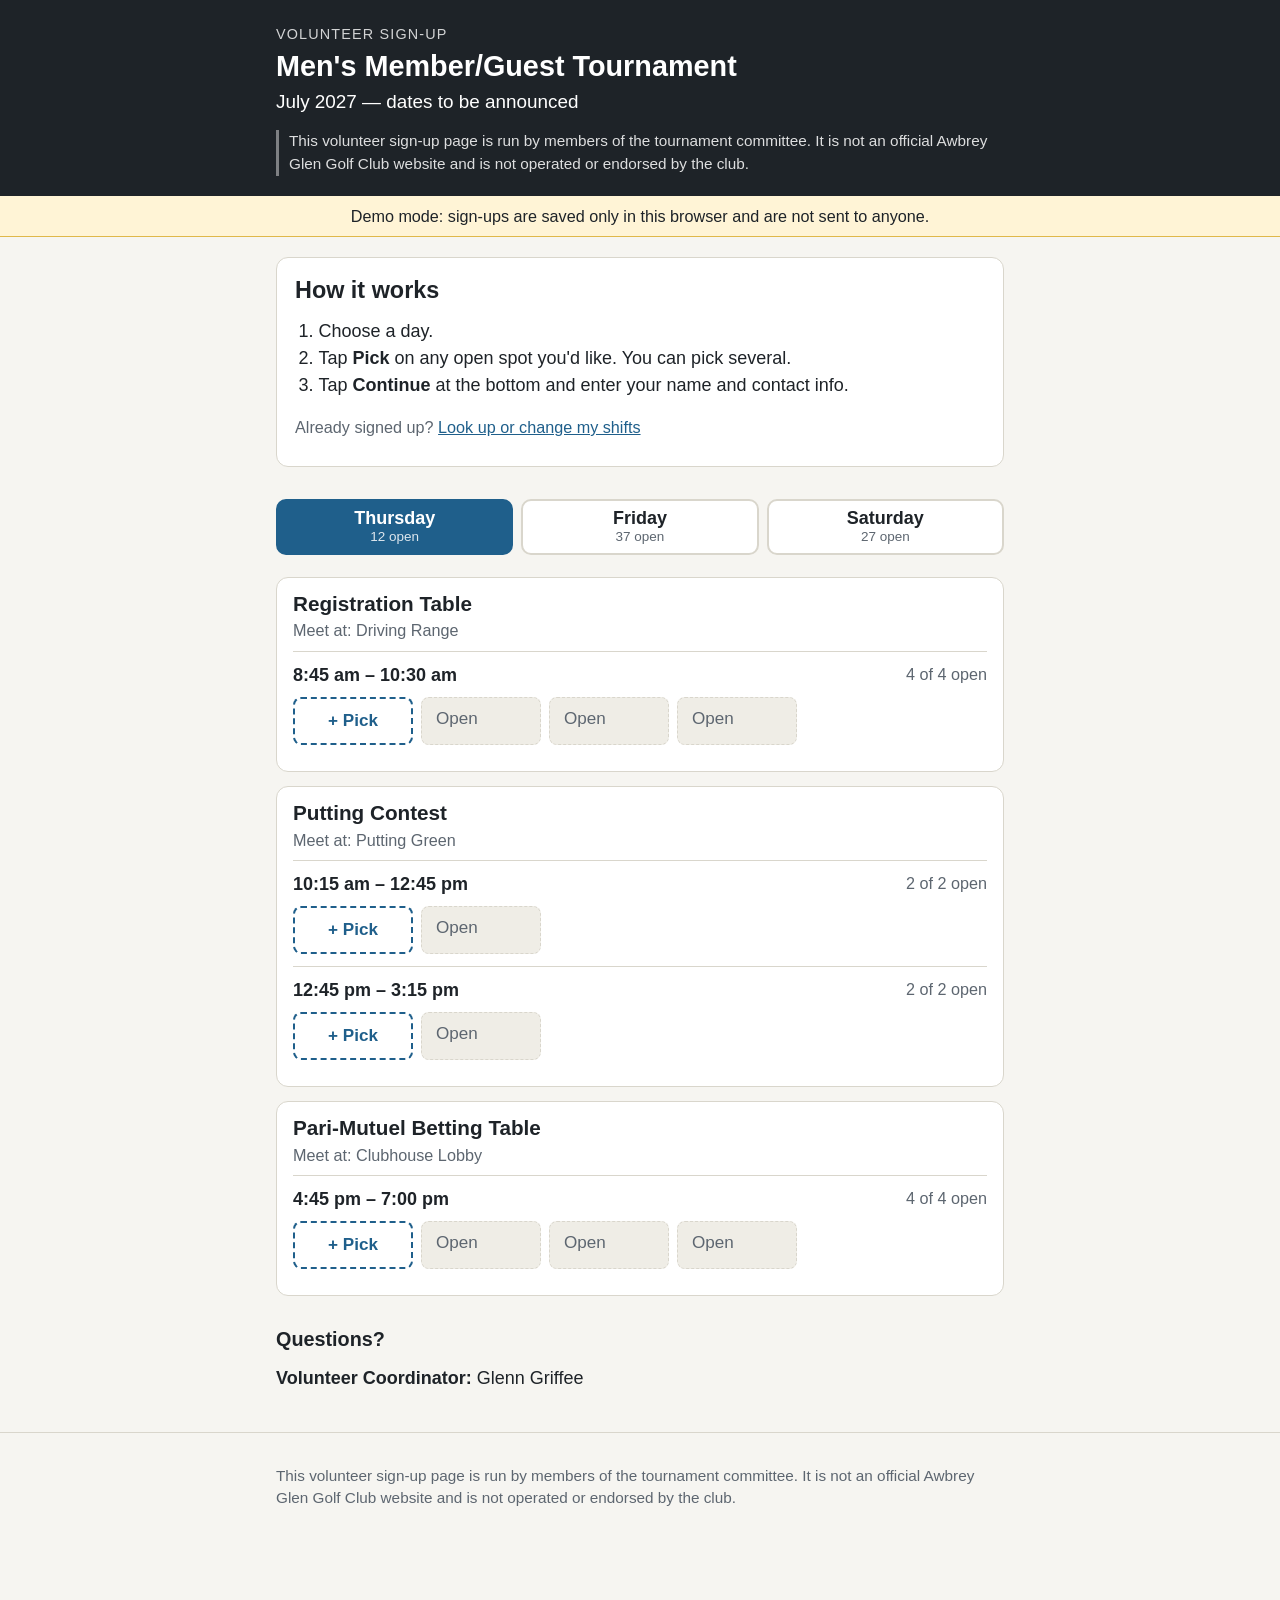
==== index.html @ 5cd362b6 "Volunteer sign-up site for the Member/Guest tournament Phone-friendly shift sign-up page for GitHub " ====
<!doctype html>
<html lang="en">
<head>
  <meta charset="utf-8">
  <meta name="viewport" content="width=device-width, initial-scale=1">
  <title>Member/Guest Volunteer Sign-Up</title>
  <meta name="robots" content="noindex">
  <link rel="stylesheet" href="styles.css">
</head>
<body>
  <header class="site-header">
    <div class="wrap">
      <p class="eyebrow" id="event-subtitle">Volunteer Sign-Up</p>
      <h1 id="event-title">Men's Member/Guest Tournament</h1>
      <p class="dates" id="event-dates"></p>
      <p class="disclaimer" data-disclaimer></p>
    </div>
  </header>

  <div id="demo-banner" class="demo-banner" hidden>
    Demo mode: sign-ups are saved only in this browser and are not sent to anyone.
  </div>

  <main class="wrap" id="main">
    <!-- Browse and pick shifts -->
    <section id="view-browse">
      <div class="how">
        <h2>How it works</h2>
        <ol>
          <li>Choose a day.</li>
          <li>Tap <strong>Pick</strong> on any open spot you'd like. You can pick several.</li>
          <li>Tap <strong>Continue</strong> at the bottom and enter your name and contact info.</li>
        </ol>
        <p class="small">Already signed up? <button type="button" class="link" id="btn-find">Look up or change my shifts</button></p>
      </div>

      <nav class="day-tabs" role="tablist" id="day-tabs"></nav>
      <div id="roles" aria-live="polite"><p class="loading">Loading shifts…</p></div>
    </section>

    <!-- Contact form -->
    <section id="view-form" hidden>
      <button type="button" class="link back" data-go="browse">← Back to shifts</button>
      <h2>Your shifts</h2>
      <ul class="picked-list" id="picked-list"></ul>
      <div id="overlap-warning" class="warning" hidden></div>

      <form id="signup-form" novalidate>
        <h2>Your information</h2>
        <div class="row">
          <label>First name
            <input name="firstName" autocomplete="given-name" required maxlength="40">
          </label>
          <label>Last name
            <input name="lastName" autocomplete="family-name" required maxlength="40">
          </label>
        </div>
        <label>Email
          <input name="email" type="email" autocomplete="email" required maxlength="100">
        </label>
        <label>Cell phone
          <input name="phone" type="tel" autocomplete="tel" required maxlength="20">
        </label>
        <p class="small">Only the volunteer coordinators see your email and phone. Other volunteers see your first name and last initial.</p>

        <label class="agree">
          <input type="checkbox" name="agreed" required>
          <span id="agreement-text"></span>
        </label>

        <p class="error" id="form-error" role="alert" hidden></p>
        <button type="submit" class="btn primary big" id="btn-submit">Sign me up</button>
      </form>
    </section>

    <!-- Confirmation -->
    <section id="view-done" hidden>
      <div class="done-box">
        <h2 id="done-title">You're signed up — thank you!</h2>
        <ul class="picked-list" id="done-list"></ul>
        <div id="done-full" class="warning" hidden></div>
        <p>Need to make a change later? Save this link (we've also emailed it to you):</p>
        <p class="manage-link"><a id="done-link" href="#"></a></p>
        <button type="button" class="btn" id="btn-copy">Copy link</button>
      </div>
      <button type="button" class="btn big" data-go="browse">Back to all shifts</button>
    </section>

    <!-- Manage my shifts -->
    <section id="view-manage" hidden>
      <button type="button" class="link back" data-go="browse">← Back to shifts</button>
      <h2 id="manage-title">My shifts</h2>
      <ul class="picked-list" id="manage-list"></ul>
      <p class="small">To add more shifts, go back and pick them, using the same email address.</p>
    </section>

    <!-- Find my link -->
    <section id="view-find" hidden>
      <button type="button" class="link back" data-go="browse">← Back to shifts</button>
      <h2>Look up my shifts</h2>
      <p>Enter the email you signed up with. We'll email you a link to see or change your shifts.</p>
      <form id="find-form" novalidate>
        <label>Email
          <input name="email" type="email" autocomplete="email" required>
        </label>
        <p class="error" id="find-error" role="alert" hidden></p>
        <button type="submit" class="btn primary big">Email me my link</button>
      </form>
      <p class="success" id="find-done" hidden></p>
    </section>

    <section class="contacts" id="contacts"></section>
  </main>

  <div class="cart" id="cart" hidden>
    <div class="wrap cart-inner">
      <span id="cart-count"></span>
      <button type="button" class="btn primary" id="btn-continue">Continue →</button>
    </div>
  </div>

  <footer class="site-footer">
    <div class="wrap">
      <p data-disclaimer></p>
    </div>
  </footer>

  <script src="config.js"></script>
  <script src="app.js"></script>
</body>
</html>
---- styles.css ----
:root {
  --bg: #f6f5f1;
  --card: #ffffff;
  --text: #1e2328;
  --muted: #5d6670;
  --line: #d9d6cc;
  --accent: #1f5f8b;
  --accent-text: #ffffff;
  --picked: #e3eef7;
  --taken: #efede6;
  --warn-bg: #fff4d6;
  --warn-line: #e0b84a;
  --error: #b3261e;
  --success: #2e6b3a;
}

* { box-sizing: border-box; }

html { font-size: 18px; }

body {
  margin: 0;
  font-family: -apple-system, BlinkMacSystemFont, "Segoe UI", Roboto, Helvetica, Arial, sans-serif;
  line-height: 1.5;
  color: var(--text);
  background: var(--bg);
  padding-bottom: 96px;
}

.wrap { max-width: 760px; margin: 0 auto; padding: 0 16px; }

h1, h2, h3 { line-height: 1.2; }
h2 { font-size: 1.3rem; margin: 1.5rem 0 0.75rem; }

.small { font-size: 0.9rem; color: var(--muted); }

/* Header / footer */
.site-header { background: var(--text); color: #fff; padding: 24px 0 20px; }
.site-header h1 { margin: 0.2rem 0; font-size: 1.6rem; }
.eyebrow { margin: 0; text-transform: uppercase; letter-spacing: 0.08em; font-size: 0.8rem; opacity: 0.8; }
.dates { margin: 0.25rem 0 0.75rem; font-size: 1.05rem; }
.site-header .disclaimer {
  margin: 0; font-size: 0.85rem; opacity: 0.85;
  border-left: 3px solid rgba(255,255,255,0.5); padding-left: 10px;
}
.site-footer { border-top: 1px solid var(--line); margin-top: 40px; padding: 16px 0; font-size: 0.85rem; color: var(--muted); }

.demo-banner { background: var(--warn-bg); border-bottom: 1px solid var(--warn-line); padding: 8px 16px; text-align: center; font-size: 0.9rem; }

.how { background: var(--card); border: 1px solid var(--line); border-radius: 12px; padding: 4px 18px 10px; margin-top: 20px; }
.how h2 { margin-top: 14px; }
.how ol { padding-left: 1.3rem; margin: 0 0 0.5rem; }

/* Day tabs */
.day-tabs { display: flex; gap: 8px; margin: 24px 0 8px; position: sticky; top: 0; background: var(--bg); padding: 8px 0; z-index: 5; }
.day-tab {
  flex: 1; min-height: 56px; border: 2px solid var(--line); border-radius: 10px;
  background: var(--card); color: var(--text); font: inherit; font-weight: 600; cursor: pointer;
  display: flex; flex-direction: column; align-items: center; justify-content: center; line-height: 1.2;
}
.day-tab small { font-weight: 400; color: var(--muted); font-size: 0.75rem; }
.day-tab[aria-selected="true"] { border-color: var(--accent); background: var(--accent); color: var(--accent-text); }
.day-tab[aria-selected="true"] small { color: var(--accent-text); opacity: 0.85; }

/* Role cards */
.role { background: var(--card); border: 1px solid var(--line); border-radius: 12px; padding: 14px 16px; margin: 14px 0; }
.role h3 { margin: 0; font-size: 1.15rem; }
.role .where { margin: 2px 0 8px; color: var(--muted); font-size: 0.9rem; }
.shift { border-top: 1px solid var(--line); padding: 10px 0 4px; }
.shift-time { font-weight: 600; display: flex; justify-content: space-between; gap: 8px; flex-wrap: wrap; }
.shift-time .open-count { font-weight: 400; color: var(--muted); font-size: 0.9rem; }
.seats { display: flex; flex-wrap: wrap; gap: 8px; margin: 8px 0; }
.seat {
  min-height: 48px; min-width: 120px; padding: 8px 14px; border-radius: 8px; font: inherit; font-size: 0.95rem;
  border: 2px dashed var(--accent); background: var(--card); color: var(--accent); cursor: pointer; font-weight: 600;
}
.seat.taken { border: 1px solid var(--line); background: var(--taken); color: var(--muted); cursor: default; font-weight: 400; }
.seat.picked { border-style: solid; background: var(--picked); }
.seat.mine { border: 2px solid var(--success); color: var(--success); background: var(--card); cursor: default; }

/* Buttons and forms */
.btn {
  min-height: 48px; padding: 10px 20px; border-radius: 10px; border: 2px solid var(--accent);
  background: var(--card); color: var(--accent); font: inherit; font-weight: 600; cursor: pointer;
}
.btn.primary { background: var(--accent); color: var(--accent-text); }
.btn.big { width: 100%; min-height: 56px; font-size: 1.05rem; margin-top: 16px; }
.btn:disabled { opacity: 0.6; cursor: wait; }
.btn.danger { border-color: var(--error); color: var(--error); min-height: 44px; padding: 6px 14px; }
.link { background: none; border: none; padding: 0; color: var(--accent); font: inherit; text-decoration: underline; cursor: pointer; }
.back { margin-top: 18px; min-height: 44px; }

label { display: block; font-weight: 600; margin: 12px 0; }
input[type="text"], input:not([type]), input[type="email"], input[type="tel"] {
  display: block; width: 100%; margin-top: 4px; padding: 12px; font: inherit; font-weight: 400;
  border: 1px solid #a9a597; border-radius: 8px; background: #fff; color: var(--text);
}
.row { display: grid; grid-template-columns: 1fr 1fr; gap: 12px; }
.row label { margin: 0; }
@media (max-width: 480px) { .row { grid-template-columns: 1fr; gap: 0; } .row label { margin: 12px 0; } }

.agree {
  display: flex; gap: 12px; align-items: flex-start; font-weight: 400;
  background: var(--card); border: 2px solid var(--line); border-radius: 10px; padding: 14px; margin-top: 20px;
}
.agree input { width: 26px; height: 26px; flex: none; margin: 2px 0 0; }

.picked-list { list-style: none; padding: 0; margin: 0; }
.picked-list li {
  background: var(--card); border: 1px solid var(--line); border-radius: 10px; padding: 10px 14px; margin: 8px 0;
  display: flex; justify-content: space-between; align-items: center; gap: 12px;
}
.picked-list .what { display: block; font-weight: 600; }
.picked-list .when { display: block; color: var(--muted); font-size: 0.9rem; }

.warning { background: var(--warn-bg); border: 1px solid var(--warn-line); border-radius: 10px; padding: 10px 14px; margin: 12px 0; }
.error { color: var(--error); font-weight: 600; }
.success { color: var(--success); font-weight: 600; }
.loading { color: var(--muted); }

.done-box { background: var(--card); border: 1px solid var(--line); border-radius: 12px; padding: 4px 18px 18px; margin-top: 20px; }
.manage-link { word-break: break-all; }

.contacts { margin-top: 32px; }
.contacts h2 { font-size: 1.1rem; }
.contacts p { margin: 4px 0; }

/* Sticky "cart" bar */
.cart { position: fixed; left: 0; right: 0; bottom: 0; background: var(--card); border-top: 2px solid var(--accent); padding: 12px 0; box-shadow: 0 -4px 12px rgba(0,0,0,0.08); z-index: 10; }
.cart-inner { display: flex; justify-content: space-between; align-items: center; gap: 12px; font-weight: 600; }

@media (prefers-color-scheme: dark) {
  :root {
    --bg: #15181b; --card: #1f2327; --text: #e9e7e1; --muted: #a3aab2; --line: #363b41;
    --accent: #6fb0e0; --accent-text: #0f1418; --picked: #1d3446; --taken: #2a2e33;
    --warn-bg: #3a3218; --warn-line: #8a7230; --error: #f2857d; --success: #7cc58a;
  }
  .site-header { background: #0c0e10; }
  input[type="text"], input:not([type]), input[type="email"], input[type="tel"] { background: #15181b; border-color: #4a5058; }
}

@media print {
  .day-tabs, .cart, .how, .demo-banner { display: none; }
}
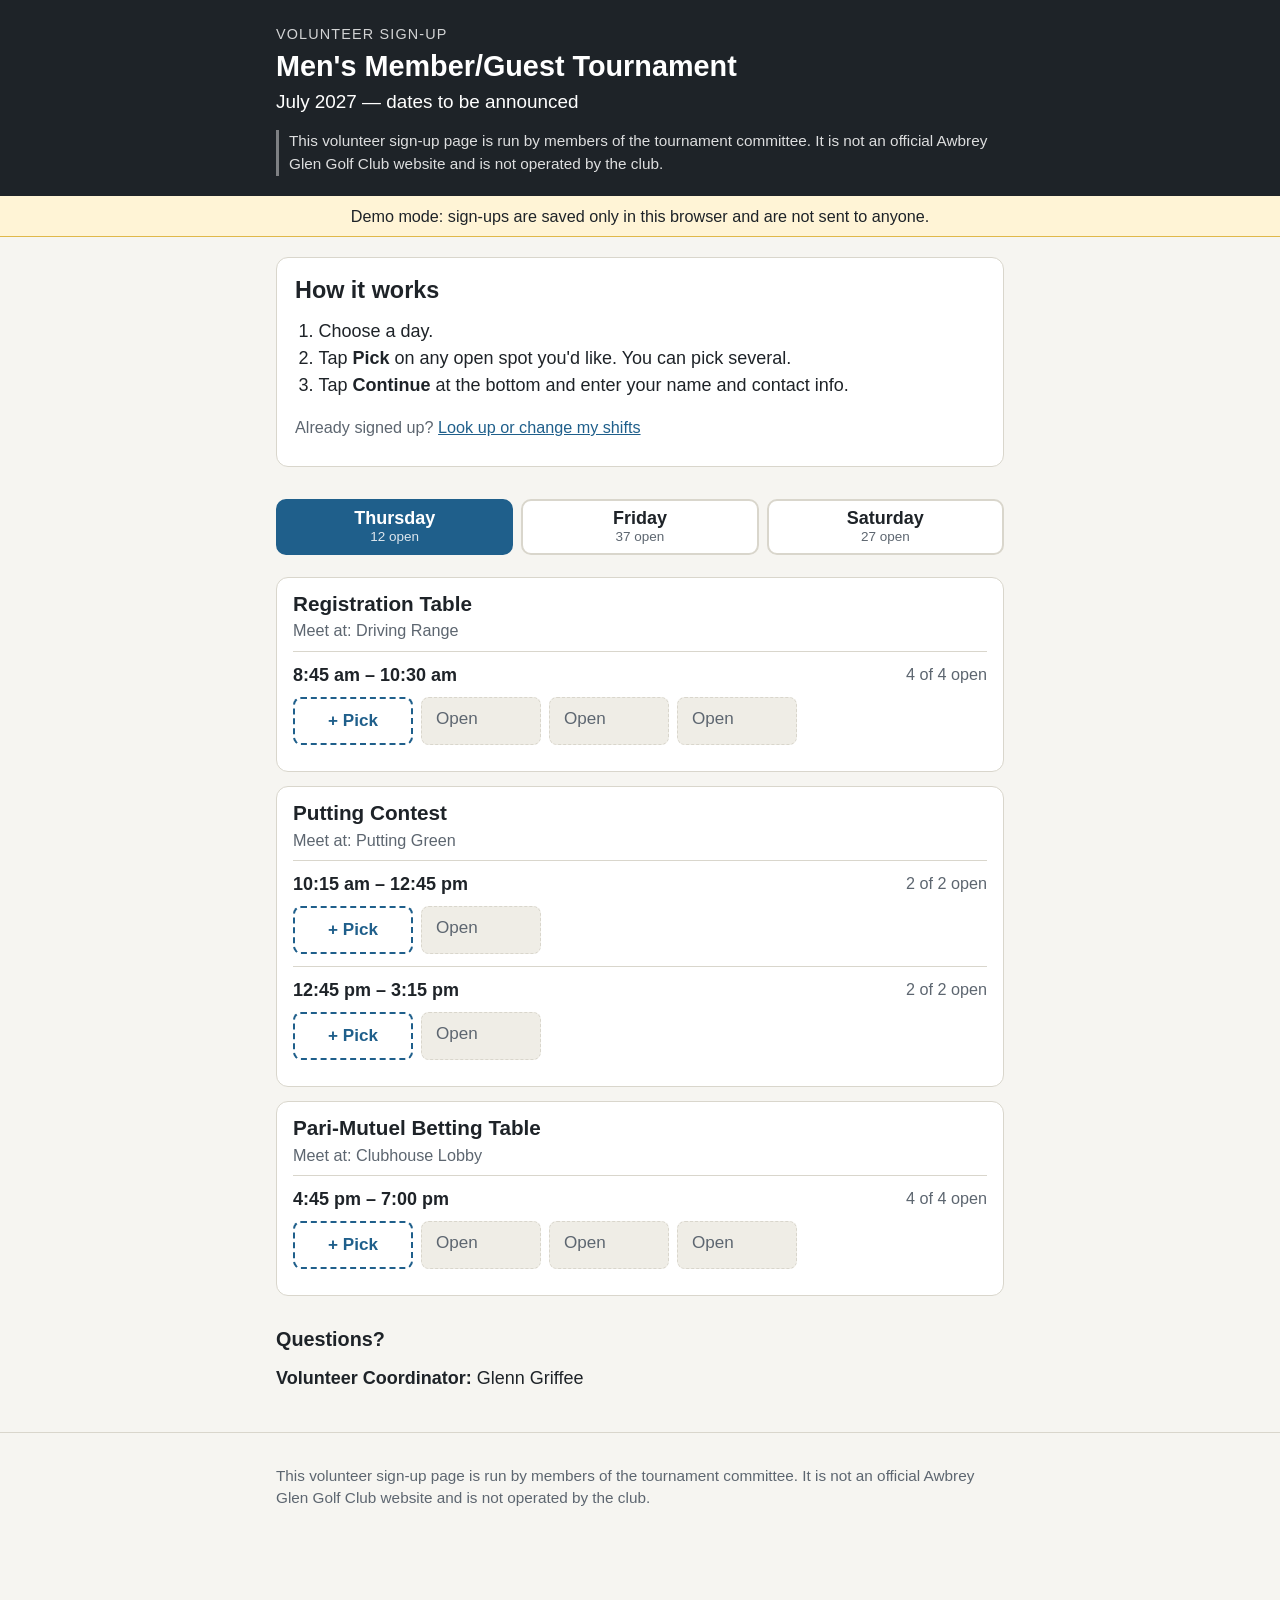
==== commit 995236f2: "Look up shifts by email or phone Co-Authored-By: Claude Opus 5.5 <noreply@anthropic.com>" ====
--- a/index.html
+++ b/index.html
@@ -79,7 +79,7 @@
         <h2 id="done-title">You're signed up — thank you!</h2>
         <ul class="picked-list" id="done-list"></ul>
         <div id="done-full" class="warning" hidden></div>
-        <p>Need to make a change later? Save this link (we've also emailed it to you):</p>
+        <p>Need to make a change later? Bookmark or save this link. You can also use "Look up or change my shifts" on the main page with your email or phone number.</p>
         <p class="manage-link"><a id="done-link" href="#"></a></p>
         <button type="button" class="btn" id="btn-copy">Copy link</button>
       </div>
@@ -98,15 +98,14 @@
     <section id="view-find" hidden>
       <button type="button" class="link back" data-go="browse">← Back to shifts</button>
       <h2>Look up my shifts</h2>
-      <p>Enter the email you signed up with. We'll email you a link to see or change your shifts.</p>
+      <p>Enter the email <strong>or</strong> the cell phone number you signed up with.</p>
       <form id="find-form" novalidate>
-        <label>Email
-          <input name="email" type="email" autocomplete="email" required>
+        <label>Email or cell phone
+          <input name="contact" autocomplete="email" autocapitalize="off" autocorrect="off" spellcheck="false" required>
         </label>
         <p class="error" id="find-error" role="alert" hidden></p>
-        <button type="submit" class="btn primary big">Email me my link</button>
+        <button type="submit" class="btn primary big">Show my shifts</button>
       </form>
-      <p class="success" id="find-done" hidden></p>
     </section>
 
     <section class="contacts" id="contacts"></section>
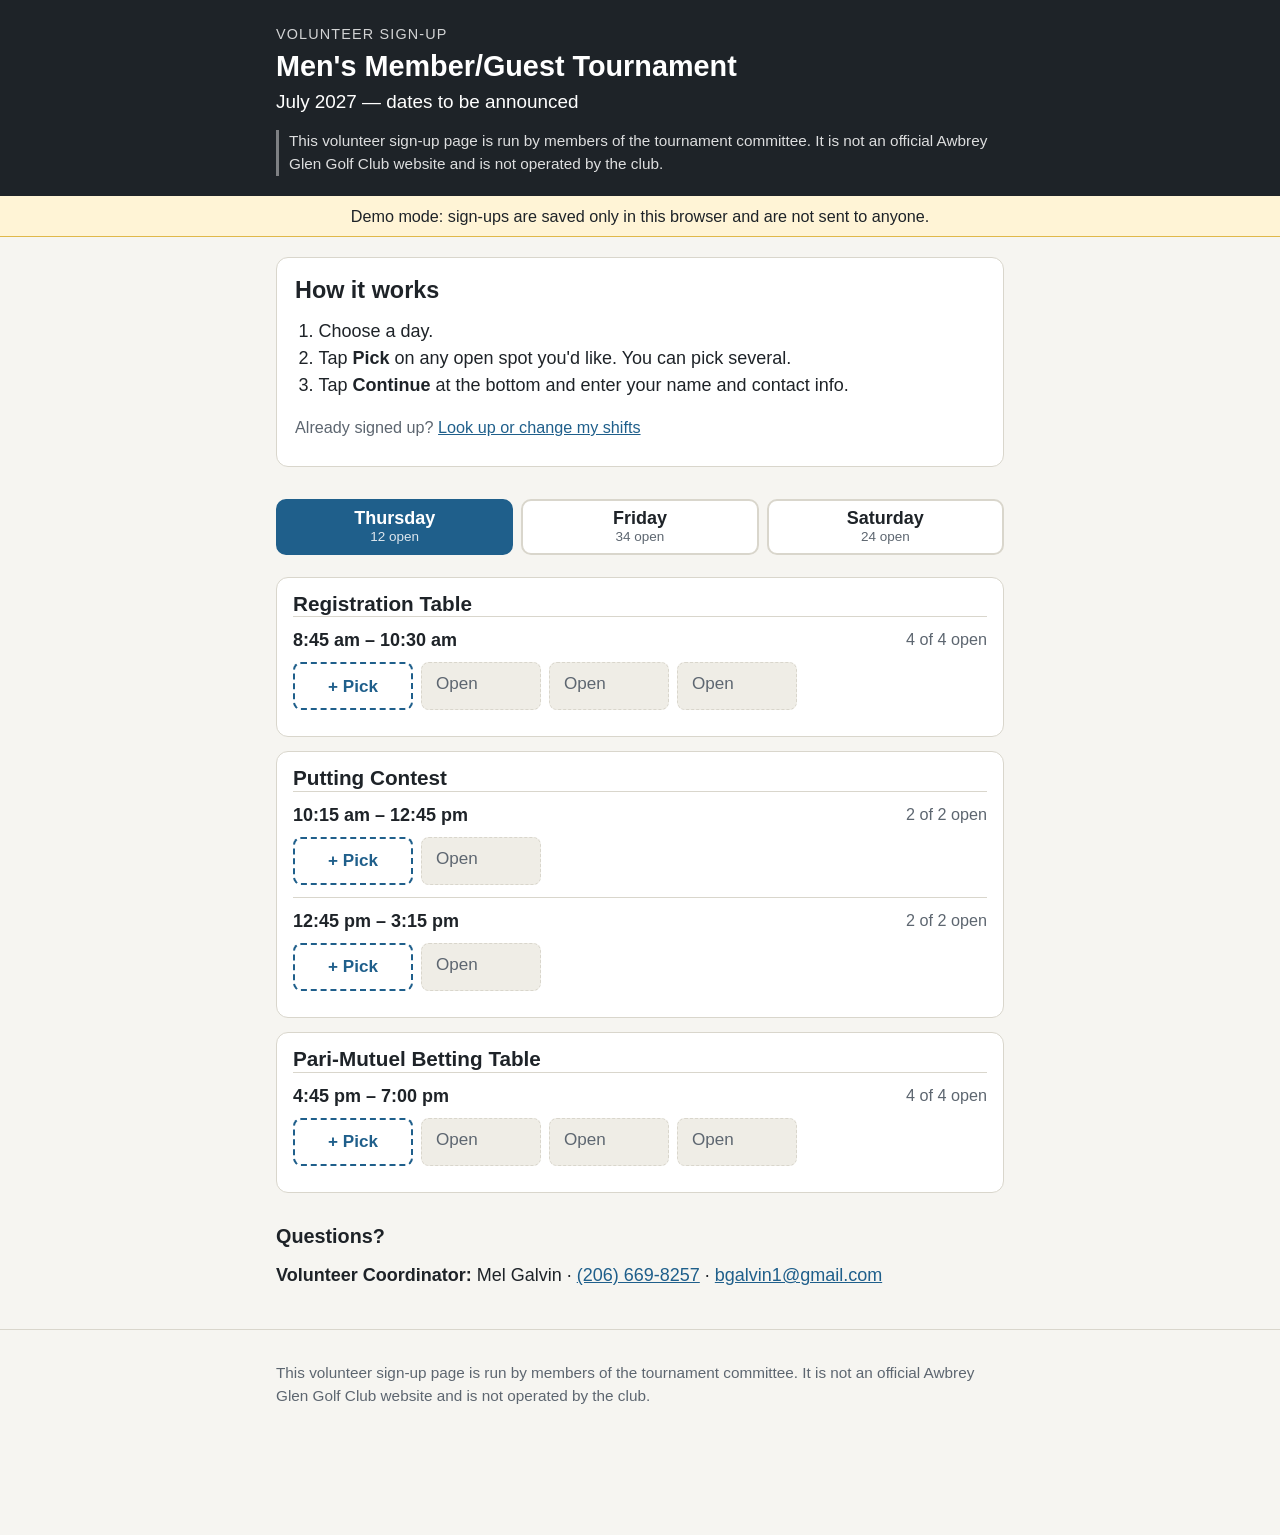
==== commit a6737682: "Block overlapping shift sign-ups - Public page marks shifts that overlap a picked or booked shift as" ====
--- a/index.html
+++ b/index.html
@@ -43,7 +43,6 @@
       <button type="button" class="link back" data-go="browse">← Back to shifts</button>
       <h2>Your shifts</h2>
       <ul class="picked-list" id="picked-list"></ul>
-      <div id="overlap-warning" class="warning" hidden></div>
 
       <form id="signup-form" novalidate>
         <h2>Your information</h2>
--- a/styles.css
+++ b/styles.css
@@ -142,3 +142,80 @@
 @media print {
   .day-tabs, .cart, .how, .demo-banner { display: none; }
 }
+
+/* ---------- Admin page ---------- */
+.admin-bar { display: flex; flex-wrap: wrap; justify-content: space-between; align-items: center; gap: 10px; margin-top: 20px; font-weight: 600; }
+.admin-actions { display: flex; flex-wrap: wrap; gap: 8px; align-items: center; }
+.small-btn { min-height: 40px; padding: 6px 12px; font-size: 0.9rem; }
+
+.people { list-style: none; padding: 0; margin: 6px 0 10px; }
+.people li {
+  display: flex; justify-content: space-between; align-items: center; gap: 10px; flex-wrap: wrap;
+  padding: 8px 0; border-bottom: 1px dashed var(--line);
+}
+.people li:last-child { border-bottom: none; }
+.person { display: flex; flex-direction: column; min-width: 0; }
+.person .small { word-break: break-all; }
+.person-actions { display: flex; gap: 8px; }
+.open-slot .small { font-style: italic; }
+
+select {
+  display: block; width: 100%; margin-top: 4px; padding: 12px; font: inherit; font-weight: 400;
+  border: 1px solid #a9a597; border-radius: 8px; background: var(--card); color: var(--text);
+}
+
+dialog {
+  width: min(560px, calc(100vw - 32px)); border: 1px solid var(--line); border-radius: 12px;
+  background: var(--card); color: var(--text); padding: 4px 20px 20px;
+}
+dialog::backdrop { background: rgba(0, 0, 0, 0.45); }
+.dialog-buttons { display: flex; justify-content: flex-end; gap: 10px; margin-top: 16px; }
+
+.print-only { display: none; }
+
+fieldset.choices { border: 1px solid var(--line); border-radius: 10px; margin: 12px 0; padding: 6px 14px 10px; }
+fieldset.choices legend { font-weight: 600; padding: 0 6px; }
+label.choice { display: flex; gap: 10px; align-items: flex-start; font-weight: 400; margin: 8px 0; }
+label.choice input { width: 22px; height: 22px; flex: none; margin: 2px 0 0; }
+
+@page { size: landscape; margin: 0.4in; }
+
+@media print {
+  body.admin { background: #fff; color: #000; padding: 0; font-size: 10pt; }
+  body.admin .site-header, body.admin .demo-banner, body.admin #view-login, body.admin #view-roster, body.admin dialog { display: none !important; }
+  body.admin main.wrap { max-width: none; padding: 0; }
+  body.admin .print-only { display: block; }
+  .print-page { break-after: page; }
+  .print-page:last-child { break-after: auto; }
+  .print-head { border-bottom: 2px solid #000; margin-bottom: 8px; padding-bottom: 4px; }
+  .print-title { font-size: 10pt; }
+  .print-head h2 { font-size: 15pt; margin: 2px 0 0; }
+  .print-page table { width: 100%; border-collapse: collapse; }
+  .print-page th, .print-page td { border: 1px solid #777; padding: 3px 6px; text-align: left; vertical-align: top; font-size: 9pt; color: #000; }
+  .print-page th { background: #e6e6e6; }
+  .print-page tbody { break-inside: avoid; }
+  .print-page tbody tr:first-child td { border-top: 2px solid #000; }
+  .print-page .role-cell { font-weight: 700; }
+  .print-page .role-where { font-weight: 400; font-style: italic; font-size: 8pt; }
+  .print-page .phone { font-size: 8pt; white-space: nowrap; }
+  .print-page td.open { color: #555; font-style: italic; }
+  .print-page td.na { background: #f2f2f2; }
+  .print-page .nowrap { white-space: nowrap; }
+  .print-page .check { width: 1.5em; text-align: center; font-size: 12pt; }
+  .print-page tr { break-inside: avoid; }
+  .print-foot { margin-top: 10px; font-size: 9pt; }
+  .print-foot .small { color: #555; margin-top: 2px; }
+}
+
+a { color: var(--accent); }
+
+.badge {
+  display: inline-block; margin-left: 8px; padding: 2px 8px; border-radius: 999px; vertical-align: middle;
+  font-size: 0.7rem; font-weight: 600; letter-spacing: 0.03em; text-transform: uppercase;
+  background: var(--warn-bg); border: 1px solid var(--warn-line); color: var(--text);
+}
+
+.seat.conflict { border: 1px solid var(--warn-line); background: var(--warn-bg); color: var(--text); cursor: not-allowed; font-weight: 600; }
+.conflict-note { margin: 0 0 6px; font-size: 0.85rem; color: var(--muted); }
+#done-full p { margin: 4px 0; }
+.overlap-flag { font-size: 0.85rem; font-weight: 600; color: var(--text); background: var(--warn-bg); border-radius: 6px; padding: 2px 6px; margin-top: 4px; }
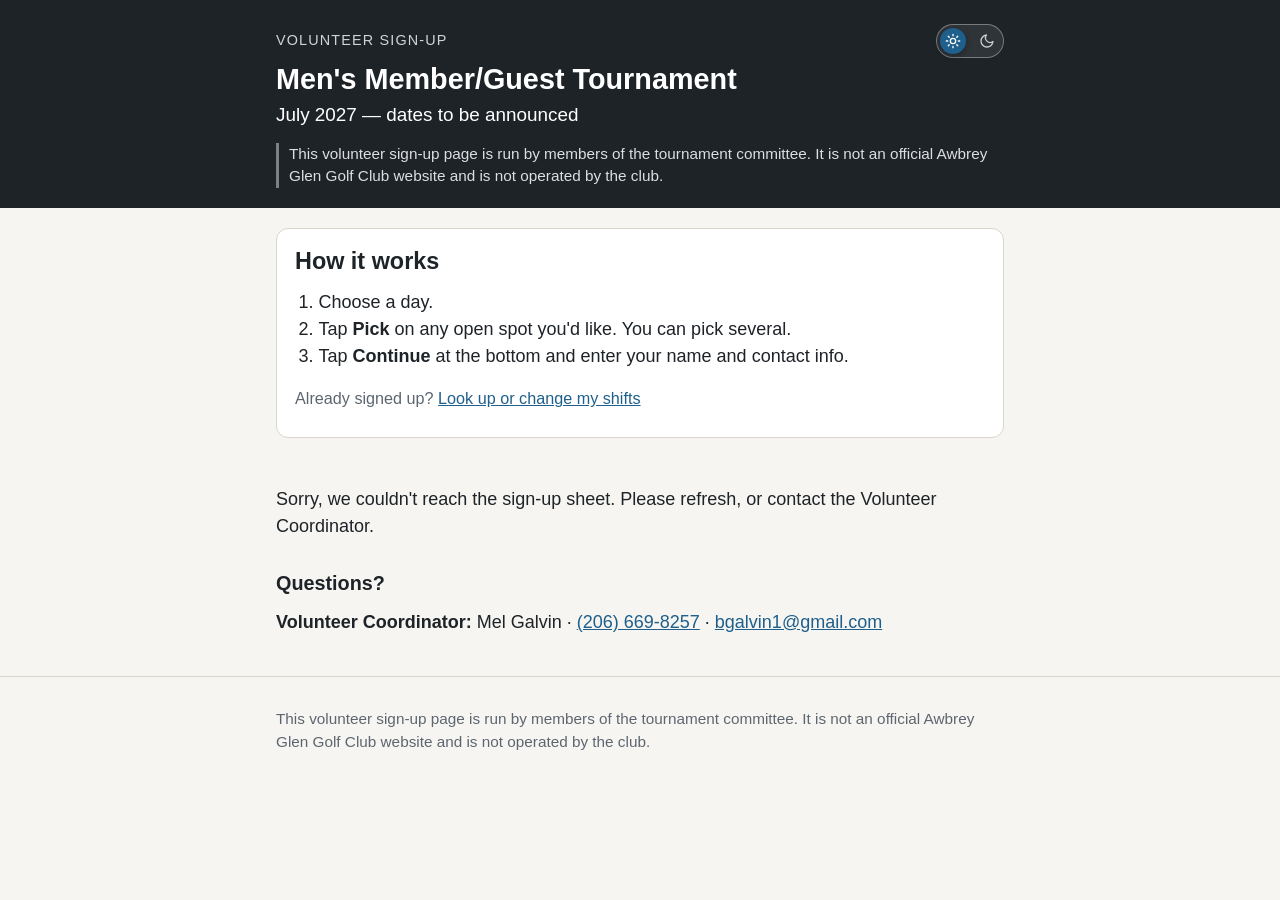
==== commit bbc25272: "Add a light/dark switch to both pages Sun/moon switch in the header, matching the resume site: remem" ====
--- a/index.html
+++ b/index.html
@@ -5,12 +5,28 @@
   <meta name="viewport" content="width=device-width, initial-scale=1">
   <title>Member/Guest Volunteer Sign-Up</title>
   <meta name="robots" content="noindex">
-  <link rel="stylesheet" href="styles.css">
+  <link rel="stylesheet" href="styles.css?v=20261119">
+  <script>
+    // Set the theme before first paint: saved choice, else the system setting.
+    (function () {
+      var t = null;
+      try { t = localStorage.getItem("mmg-theme"); } catch (e) {}
+      if (t !== "light" && t !== "dark") t = matchMedia("(prefers-color-scheme: dark)").matches ? "dark" : "light";
+      document.documentElement.setAttribute("data-theme", t);
+    })();
+  </script>
 </head>
 <body>
   <header class="site-header">
     <div class="wrap">
-      <p class="eyebrow" id="event-subtitle">Volunteer Sign-Up</p>
+      <div class="header-top">
+        <p class="eyebrow" id="event-subtitle">Volunteer Sign-Up</p>
+        <button type="button" class="theme-toggle" role="switch" aria-checked="false" aria-label="Dark mode">
+          <span class="knob" aria-hidden="true"></span>
+          <svg class="icon-moon" viewBox="0 0 24 24" fill="none" stroke="currentColor" stroke-width="2" stroke-linecap="round" stroke-linejoin="round" aria-hidden="true"><path d="M21 12.8A9 9 0 1 1 11.2 3a7 7 0 0 0 9.8 9.8z"/></svg>
+          <svg class="icon-sun" viewBox="0 0 24 24" fill="none" stroke="currentColor" stroke-width="2" stroke-linecap="round" stroke-linejoin="round" aria-hidden="true"><circle cx="12" cy="12" r="4"/><path d="M12 2v2M12 20v2M4.93 4.93l1.41 1.41M17.66 17.66l1.41 1.41M2 12h2M20 12h2M4.93 19.07l1.41-1.41M17.66 6.34l1.41-1.41"/></svg>
+        </button>
+      </div>
       <h1 id="event-title">Men's Member/Guest Tournament</h1>
       <p class="dates" id="event-dates"></p>
       <p class="disclaimer" data-disclaimer></p>
@@ -123,7 +139,8 @@
     </div>
   </footer>
 
-  <script src="config.js"></script>
-  <script src="app.js"></script>
+  <script src="theme.js?v=20261119"></script>
+  <script src="config.js?v=20261119"></script>
+  <script src="app.js?v=20261119"></script>
 </body>
 </html>
--- a/styles.css
+++ b/styles.css
@@ -12,6 +12,30 @@
   --warn-line: #e0b84a;
   --error: #b3261e;
   --success: #2e6b3a;
+  --header-bg: #1e2328;
+  --header-text: #ffffff;
+  --input-bg: #ffffff;
+  --input-line: #a9a597;
+  color-scheme: light;
+}
+
+/* Dark colors: follow the system setting unless the visitor picked light,
+   and always when they picked dark (theme.js sets data-theme). */
+@media (prefers-color-scheme: dark) {
+  :root:not([data-theme="light"]) {
+    --bg: #15181b; --card: #1f2327; --text: #e9e7e1; --muted: #a3aab2; --line: #363b41;
+    --accent: #6fb0e0; --accent-text: #0f1418; --picked: #1d3446; --taken: #2a2e33;
+    --warn-bg: #3a3218; --warn-line: #8a7230; --error: #f2857d; --success: #7cc58a;
+    --header-bg: #0c0e10; --input-bg: #15181b; --input-line: #4a5058;
+    color-scheme: dark;
+  }
+}
+:root[data-theme="dark"] {
+  --bg: #15181b; --card: #1f2327; --text: #e9e7e1; --muted: #a3aab2; --line: #363b41;
+  --accent: #6fb0e0; --accent-text: #0f1418; --picked: #1d3446; --taken: #2a2e33;
+  --warn-bg: #3a3218; --warn-line: #8a7230; --error: #f2857d; --success: #7cc58a;
+  --header-bg: #0c0e10; --input-bg: #15181b; --input-line: #4a5058;
+  color-scheme: dark;
 }
 
 * { box-sizing: border-box; }
@@ -35,7 +59,7 @@
 .small { font-size: 0.9rem; color: var(--muted); }
 
 /* Header / footer */
-.site-header { background: var(--text); color: #fff; padding: 24px 0 20px; }
+.site-header { background: var(--header-bg); color: var(--header-text); padding: 24px 0 20px; }
 .site-header h1 { margin: 0.2rem 0; font-size: 1.6rem; }
 .eyebrow { margin: 0; text-transform: uppercase; letter-spacing: 0.08em; font-size: 0.8rem; opacity: 0.8; }
 .dates { margin: 0.25rem 0 0.75rem; font-size: 1.05rem; }
@@ -91,9 +115,9 @@
 .back { margin-top: 18px; min-height: 44px; }
 
 label { display: block; font-weight: 600; margin: 12px 0; }
-input[type="text"], input:not([type]), input[type="email"], input[type="tel"] {
+input[type="text"], input:not([type]), input[type="email"], input[type="tel"], input[type="password"] {
   display: block; width: 100%; margin-top: 4px; padding: 12px; font: inherit; font-weight: 400;
-  border: 1px solid #a9a597; border-radius: 8px; background: #fff; color: var(--text);
+  border: 1px solid var(--input-line); border-radius: 8px; background: var(--input-bg); color: var(--text);
 }
 .row { display: grid; grid-template-columns: 1fr 1fr; gap: 12px; }
 .row label { margin: 0; }
@@ -128,16 +152,6 @@
 /* Sticky "cart" bar */
 .cart { position: fixed; left: 0; right: 0; bottom: 0; background: var(--card); border-top: 2px solid var(--accent); padding: 12px 0; box-shadow: 0 -4px 12px rgba(0,0,0,0.08); z-index: 10; }
 .cart-inner { display: flex; justify-content: space-between; align-items: center; gap: 12px; font-weight: 600; }
-
-@media (prefers-color-scheme: dark) {
-  :root {
-    --bg: #15181b; --card: #1f2327; --text: #e9e7e1; --muted: #a3aab2; --line: #363b41;
-    --accent: #6fb0e0; --accent-text: #0f1418; --picked: #1d3446; --taken: #2a2e33;
-    --warn-bg: #3a3218; --warn-line: #8a7230; --error: #f2857d; --success: #7cc58a;
-  }
-  .site-header { background: #0c0e10; }
-  input[type="text"], input:not([type]), input[type="email"], input[type="tel"] { background: #15181b; border-color: #4a5058; }
-}
 
 @media print {
   .day-tabs, .cart, .how, .demo-banner { display: none; }
@@ -161,7 +175,7 @@
 
 select {
   display: block; width: 100%; margin-top: 4px; padding: 12px; font: inherit; font-weight: 400;
-  border: 1px solid #a9a597; border-radius: 8px; background: var(--card); color: var(--text);
+  border: 1px solid var(--input-line); border-radius: 8px; background: var(--input-bg); color: var(--text);
 }
 
 dialog {
@@ -219,3 +233,36 @@
 .conflict-note { margin: 0 0 6px; font-size: 0.85rem; color: var(--muted); }
 #done-full p { margin: 4px 0; }
 .overlap-flag { font-size: 0.85rem; font-weight: 600; color: var(--text); background: var(--warn-bg); border-radius: 6px; padding: 2px 6px; margin-top: 4px; }
+
+/* ---------- Light/dark switch (header) ---------- */
+.header-top { display: flex; justify-content: space-between; align-items: center; gap: 12px; }
+/* Sun/moon switch: knob slides under the active icon */
+.theme-toggle {
+  display: none; /* shown once the script runs */
+  position: relative; flex: none;
+  width: 68px; height: 34px; padding: 0; border-radius: 999px;
+  background: rgba(255, 255, 255, 0.08); border: 1px solid rgba(255, 255, 255, 0.35);
+  color: rgba(255, 255, 255, 0.75); cursor: pointer;
+  transition: border-color .2s;
+}
+:root[data-theme] .theme-toggle { display: inline-block; }
+.theme-toggle:hover { border-color: rgba(255, 255, 255, 0.7); }
+.theme-toggle:focus-visible { outline: 3px solid var(--accent); outline-offset: 2px; }
+.theme-toggle .knob {
+  position: absolute; top: 3px; left: 3px; width: 26px; height: 26px; border-radius: 50%;
+  background: var(--accent); box-shadow: 0 2px 6px rgba(0, 0, 0, .3);
+  transition: transform .28s cubic-bezier(.4, 0, .2, 1);
+}
+:root[data-theme="dark"] .theme-toggle .knob { transform: translateX(34px); }
+.theme-toggle svg {
+  position: absolute; top: 8px; width: 16px; height: 16px;
+  transition: color .28s;
+}
+.theme-toggle .icon-sun { left: 8px; }
+.theme-toggle .icon-moon { left: 42px; }
+:root:not([data-theme="dark"]) .theme-toggle .icon-sun,
+:root[data-theme="dark"] .theme-toggle .icon-moon { color: var(--accent-text); }
+@media (prefers-reduced-motion: reduce) {
+  .theme-toggle .knob, .theme-toggle svg { transition: none; }
+}
+@media print { .theme-toggle { display: none !important; } }
